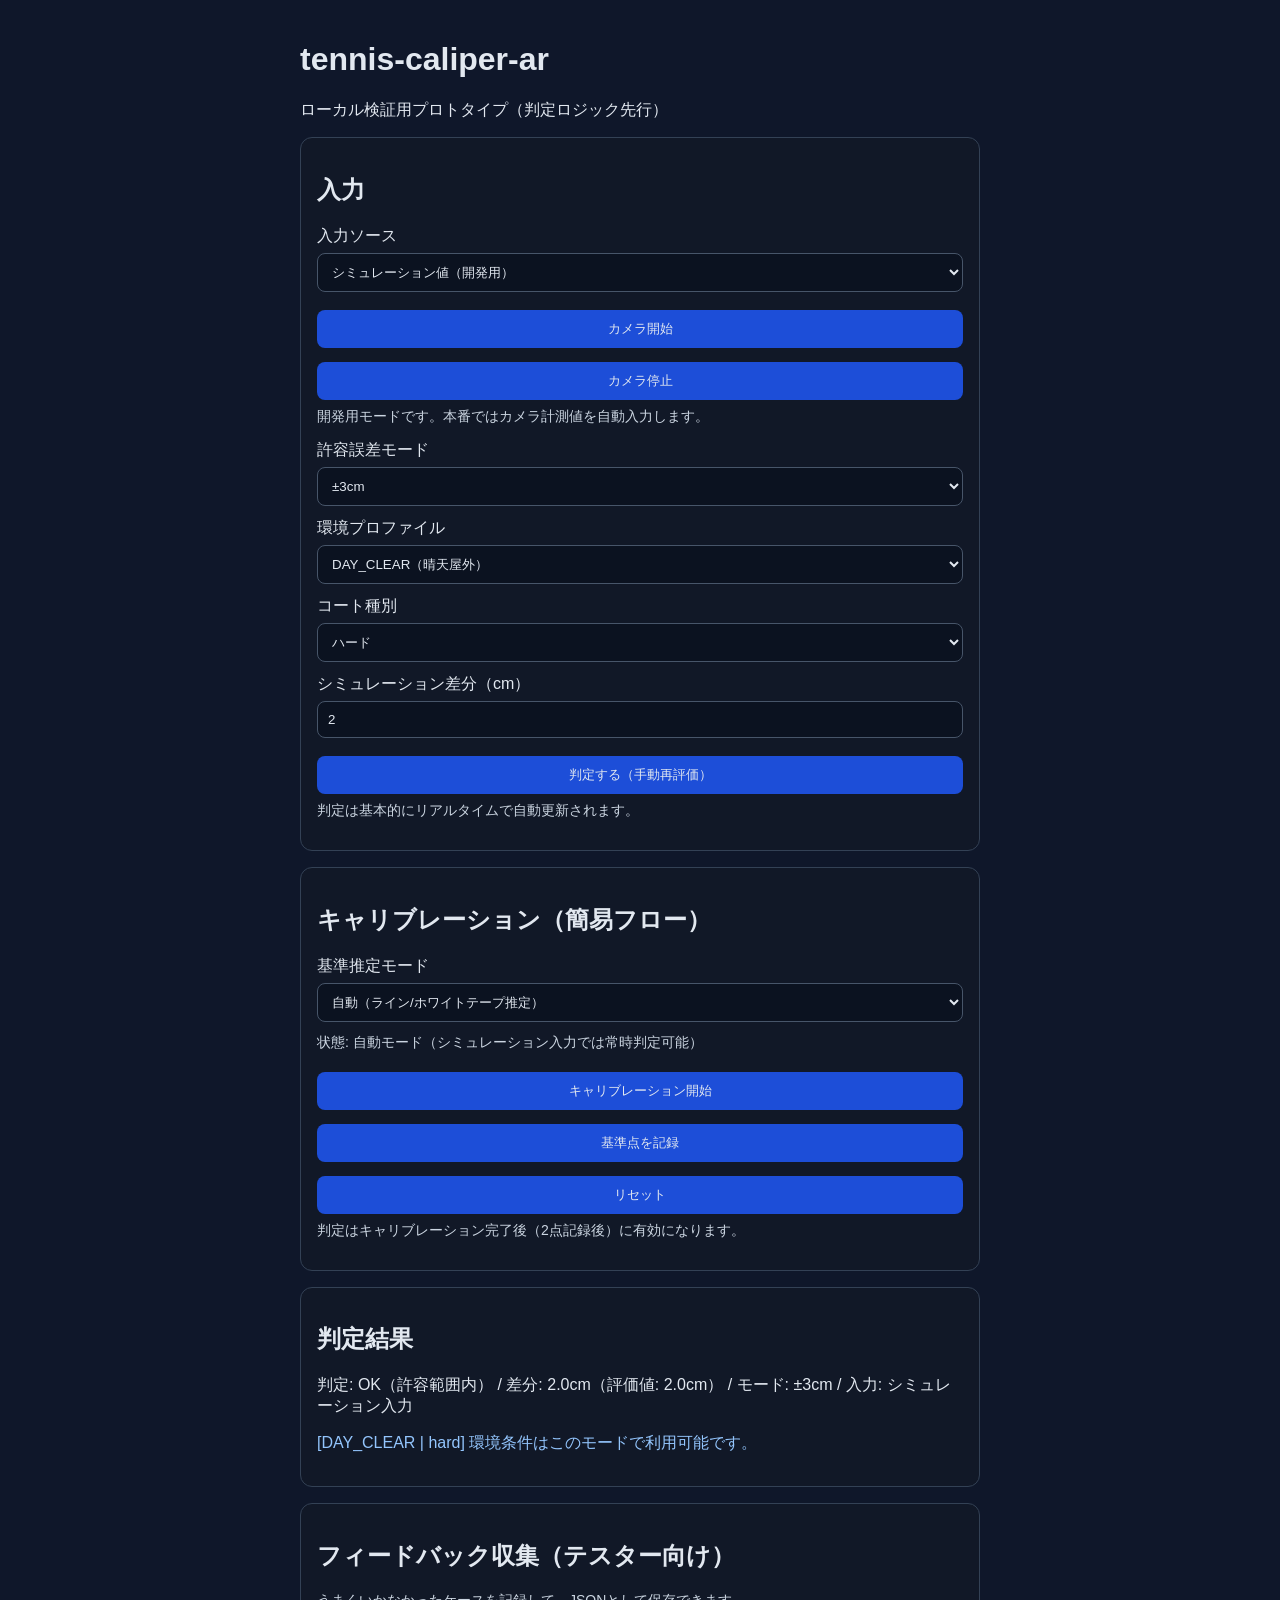
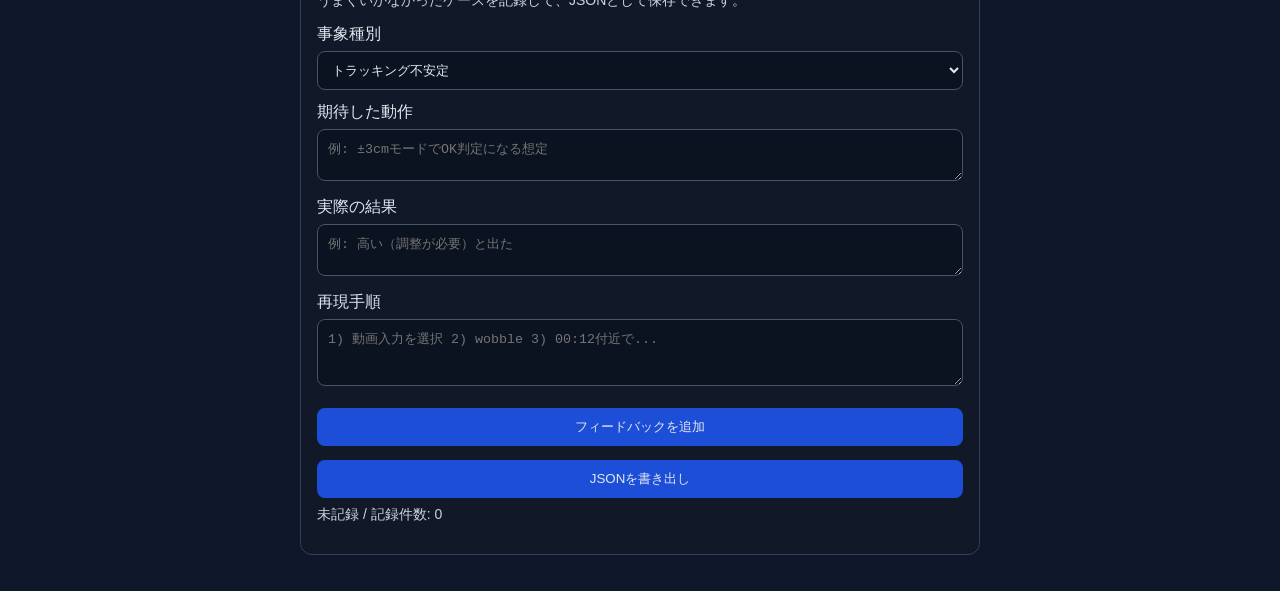
==== index.html @ 9694ce5b "Build local camera-overlay prototype and docs baseline. Add simulation/video/camera input modes, aut" ====
<!doctype html>
<html lang="ja">
<head>
  <meta charset="UTF-8" />
  <meta name="viewport" content="width=device-width, initial-scale=1.0" />
  <title>tennis-caliper-ar (local prototype)</title>
  <link rel="stylesheet" href="./app.css" />
</head>
<body>
  <main class="container">
    <h1>tennis-caliper-ar</h1>
    <p>ローカル検証用プロトタイプ（判定ロジック先行）</p>

    <section class="card">
      <h2>入力</h2>
      <label>
        入力ソース
        <select id="inputSource">
          <option value="simulation" selected>シミュレーション値（開発用）</option>
          <option value="video">保存動画（ダミーカメラ入力）</option>
          <option value="camera">実カメラ（iPhone実機テスト）</option>
        </select>
      </label>

      <div id="cameraControlsRow" class="actions hidden">
        <button id="startCameraBtn" type="button">カメラ開始</button>
        <button id="stopCameraBtn" type="button">カメラ停止</button>
      </div>

      <label id="videoFileRow" class="hidden">
        入力動画ファイル
        <input id="videoFile" type="file" accept="video/*" />
      </label>

      <label id="videoScenarioRow" class="hidden">
        動画入力シナリオ
        <select id="videoScenario">
          <option value="stable" selected>stable（安定）</option>
          <option value="wobble">wobble（上下揺れ）</option>
          <option value="drift">drift（徐々にズレる）</option>
          <option value="noisy">noisy（ノイズ多め）</option>
        </select>
      </label>

      <p id="sourceNotice" class="notice">
        開発用モードです。本番ではカメラ計測値を自動入力します。
      </p>

      <label>
        許容誤差モード
        <select id="toleranceMode">
          <option value="1">±1cm</option>
          <option value="3" selected>±3cm</option>
          <option value="5">±5cm</option>
        </select>
      </label>

      <label>
        環境プロファイル
        <select id="environmentProfile">
          <option value="DAY_CLEAR">DAY_CLEAR（晴天屋外）</option>
          <option value="DAY_CLOUDY">DAY_CLOUDY（曇天屋外）</option>
          <option value="NIGHT_COURT">NIGHT_COURT（ナイター）</option>
          <option value="INDOOR_LED">INDOOR_LED（屋内LED）</option>
        </select>
      </label>

      <label>
        コート種別
        <select id="courtType">
          <option value="hard">ハード</option>
          <option value="clay">クレイ</option>
          <option value="artificial">人工芝</option>
        </select>
      </label>

      <label>
        シミュレーション差分（cm）
        <input id="deltaCm" type="number" value="2" step="0.1" />
      </label>

      <button id="judgeBtn" type="button">判定する（手動再評価）</button>
      <p class="notice">判定は基本的にリアルタイムで自動更新されます。</p>
    </section>

    <section class="card">
      <h2>キャリブレーション（簡易フロー）</h2>
      <label>
        基準推定モード
        <select id="referenceMode">
          <option value="auto" selected>自動（ライン/ホワイトテープ推定）</option>
          <option value="manual">手動（2点タップ）</option>
        </select>
      </label>
      <p id="calibrationStatus" class="notice">状態: 未実施</p>
      <div class="actions">
        <button id="startCalibrationBtn" type="button">キャリブレーション開始</button>
        <button id="capturePointBtn" type="button" disabled>基準点を記録</button>
        <button id="resetCalibrationBtn" type="button">リセット</button>
      </div>
      <p class="notice">
        判定はキャリブレーション完了後（2点記録後）に有効になります。
      </p>
    </section>

    <section class="card hidden" id="videoPreviewCard">
      <h2>動画入力プレビュー</h2>
      <p class="notice">
        任意: 画面下部の地面にテニスボールを置くと、基準推定の安定化に役立つ場合があります。
      </p>
      <div id="calibrationSurface" class="surface">
        <video id="videoPreview" controls playsinline muted></video>
        <div id="autoReferenceLine" class="auto-reference-line hidden"></div>
        <div id="centerLine" class="center-line hidden"></div>
        <div id="toleranceBand" class="tolerance-band hidden"></div>
        <div id="guideLine" class="guide-line hidden"></div>
        <button id="surfaceTapLayer" class="surface-tap-layer" type="button" aria-label="キャリブレーション点を記録"></button>
      </div>
      <p id="videoStatus" class="notice">動画未選択</p>
    </section>

    <section class="card">
      <h2>判定結果</h2>
      <p id="resultText">未判定</p>
      <p id="guidanceText" class="guidance">ガイダンスはここに表示されます。</p>
    </section>

    <section class="card">
      <h2>フィードバック収集（テスター向け）</h2>
      <p class="notice">
        うまくいかなかったケースを記録して、JSONとして保存できます。
      </p>

      <label>
        事象種別
        <select id="feedbackCategory">
          <option value="tracking">トラッキング不安定</option>
          <option value="calibration">キャリブレーション失敗</option>
          <option value="judge">判定が期待と違う</option>
          <option value="ui">UIがわかりにくい</option>
          <option value="other">その他</option>
        </select>
      </label>

      <label>
        期待した動作
        <textarea id="feedbackExpected" rows="2" placeholder="例: ±3cmモードでOK判定になる想定"></textarea>
      </label>

      <label>
        実際の結果
        <textarea id="feedbackActual" rows="2" placeholder="例: 高い（調整が必要）と出た"></textarea>
      </label>

      <label>
        再現手順
        <textarea id="feedbackSteps" rows="3" placeholder="1) 動画入力を選択 2) wobble 3) 00:12付近で..."></textarea>
      </label>

      <div class="actions">
        <button id="addFeedbackBtn" type="button">フィードバックを追加</button>
        <button id="exportFeedbackBtn" type="button">JSONを書き出し</button>
      </div>

      <p id="feedbackStatus" class="notice">記録件数: 0</p>
    </section>
  </main>

  <script type="module" src="./app.js"></script>
</body>
</html>
---- app.css ----
* {
  box-sizing: border-box;
}

body {
  margin: 0;
  font-family: -apple-system, BlinkMacSystemFont, "Segoe UI", Roboto, sans-serif;
  background: #0f172a;
  color: #e2e8f0;
}

.container {
  max-width: 720px;
  margin: 0 auto;
  padding: 20px;
}

.card {
  background: #111827;
  border: 1px solid #334155;
  border-radius: 12px;
  padding: 16px;
  margin-bottom: 16px;
}

label {
  display: block;
  margin-bottom: 12px;
}

select,
input,
button,
textarea {
  width: 100%;
  margin-top: 6px;
  padding: 10px;
  border-radius: 8px;
  border: 1px solid #475569;
  background: #0b1220;
  color: #e2e8f0;
}

button {
  cursor: pointer;
  background: #1d4ed8;
  border: none;
}

.guidance {
  color: #93c5fd;
}

.notice {
  margin-top: 8px;
  color: #cbd5e1;
  font-size: 14px;
}

.hidden {
  display: none;
}

#videoPreview {
  width: 100%;
  border-radius: 8px;
  border: 1px solid #334155;
  background: #020617;
}

.actions {
  display: grid;
  gap: 8px;
}

.surface {
  position: relative;
}

.surface-tap-layer {
  position: absolute;
  inset: 0;
  background: transparent;
  border: none;
  cursor: crosshair;
}

.surface-tap-layer:disabled {
  cursor: not-allowed;
}

.calibration-point {
  position: absolute;
  width: 14px;
  height: 14px;
  border-radius: 50%;
  border: 2px solid #e2e8f0;
  background: #ef4444;
  transform: translate(-50%, -50%);
  pointer-events: none;
}

.auto-reference-line {
  position: absolute;
  height: 3px;
  background: #22c55e;
  box-shadow: 0 0 8px rgba(34, 197, 94, 0.8);
  pointer-events: none;
}

.guide-line {
  position: absolute;
  left: 8%;
  width: 84%;
  height: 3px;
  pointer-events: none;
  box-shadow: 0 0 8px rgba(148, 163, 184, 0.8);
}

.guide-line.ok {
  background: #22c55e;
}

.guide-line.high {
  background: #ef4444;
}

.guide-line.low {
  background: #f59e0b;
}

.guide-line.pending {
  background: #94a3b8;
}

.center-line {
  position: absolute;
  left: 8%;
  width: 84%;
  top: 50%;
  height: 1px;
  background: rgba(226, 232, 240, 0.85);
  pointer-events: none;
}

.tolerance-band {
  position: absolute;
  left: 8%;
  width: 84%;
  background: rgba(34, 197, 94, 0.18);
  border-top: 1px dashed rgba(34, 197, 94, 0.8);
  border-bottom: 1px dashed rgba(34, 197, 94, 0.8);
  pointer-events: none;
}
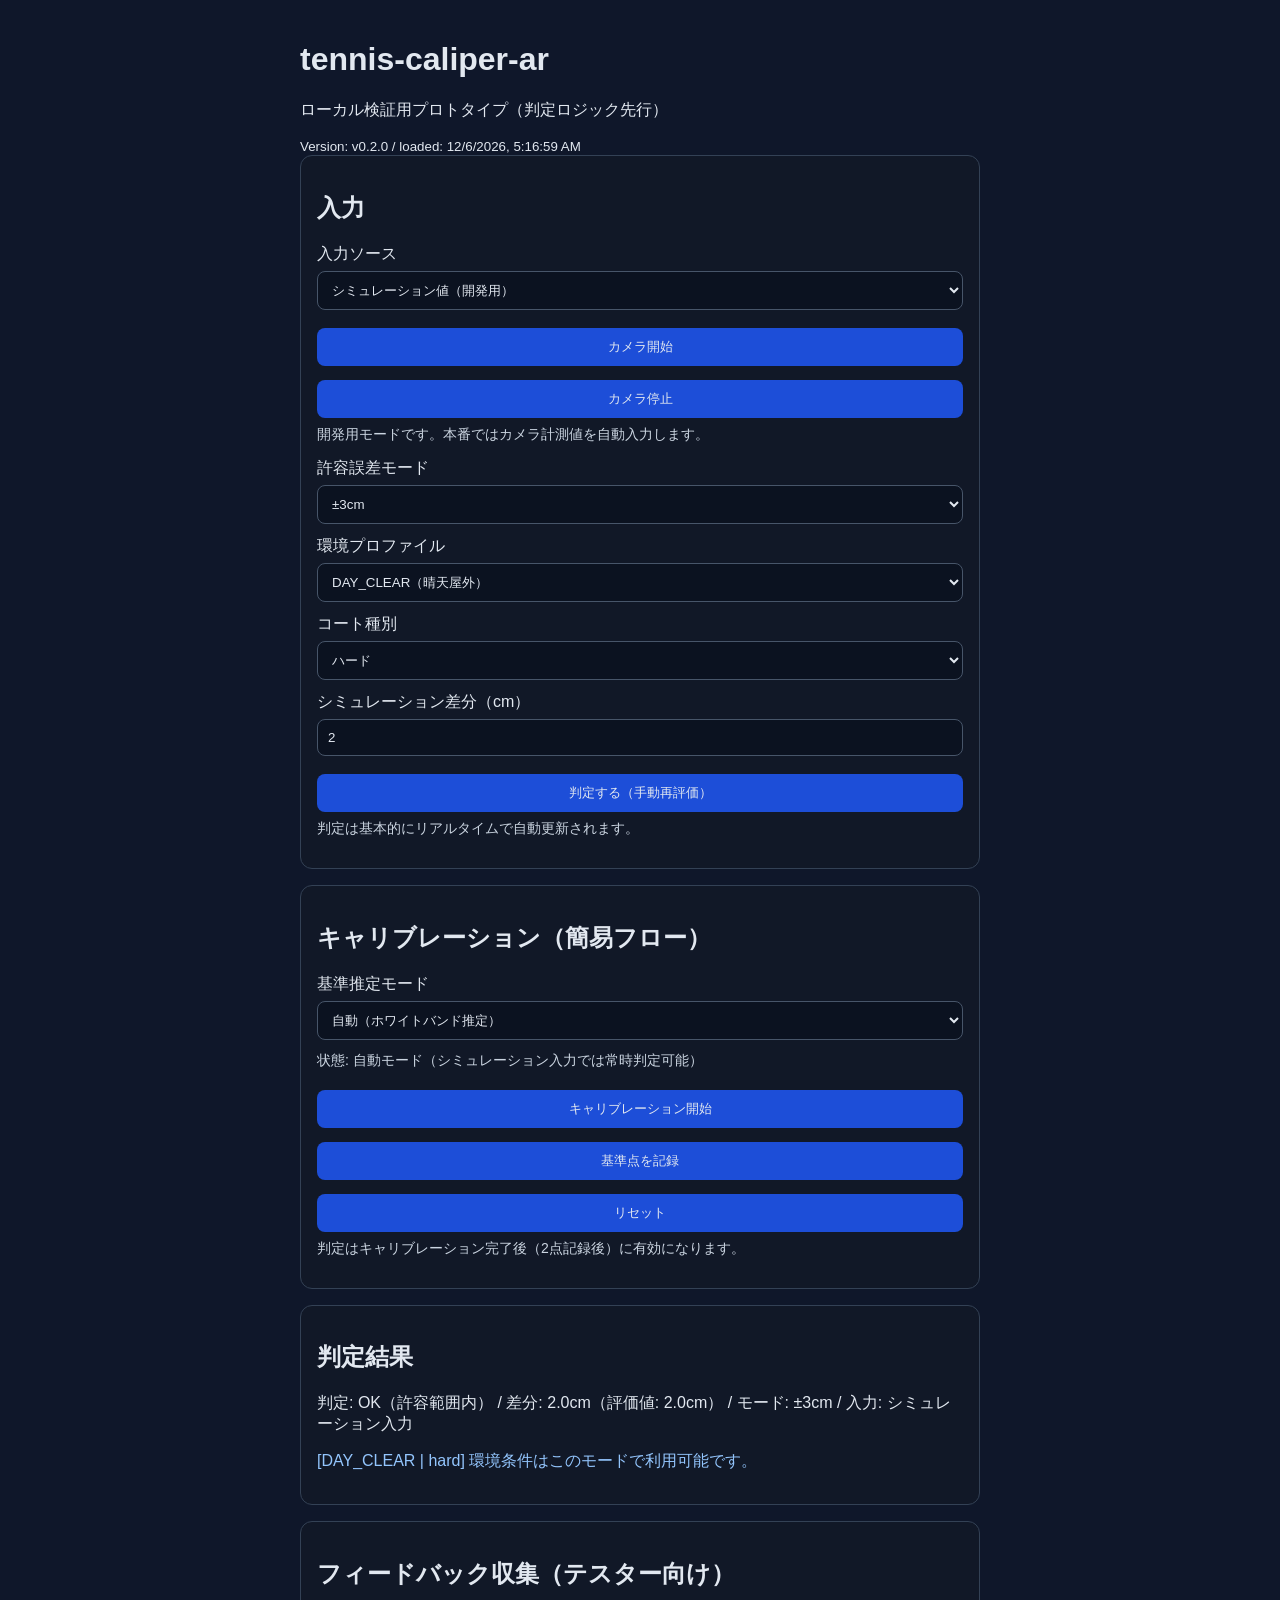
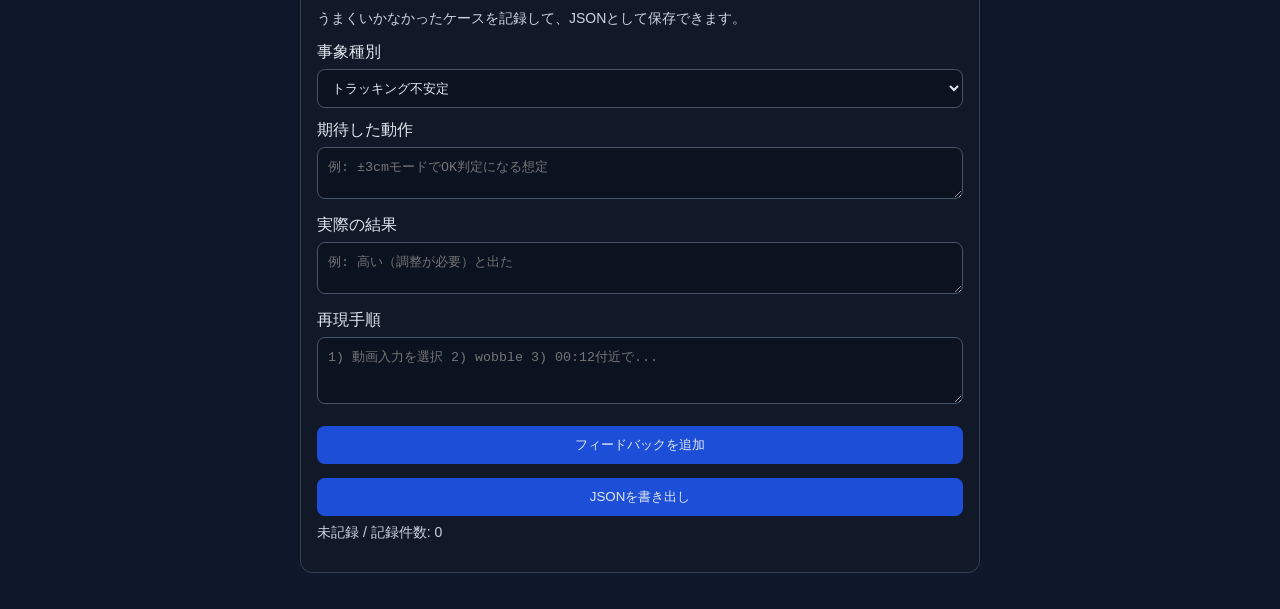
==== commit fbc7cc1d: "Improve camera overlay UX and detection robustness. Add realtime guide overlays with tolerance band," ====
--- a/index.html
+++ b/index.html
@@ -3,6 +3,9 @@
 <head>
   <meta charset="UTF-8" />
   <meta name="viewport" content="width=device-width, initial-scale=1.0" />
+  <meta http-equiv="Cache-Control" content="no-cache, no-store, must-revalidate" />
+  <meta http-equiv="Pragma" content="no-cache" />
+  <meta http-equiv="Expires" content="0" />
   <title>tennis-caliper-ar (local prototype)</title>
   <link rel="stylesheet" href="./app.css" />
 </head>
@@ -10,6 +13,7 @@
   <main class="container">
     <h1>tennis-caliper-ar</h1>
     <p>ローカル検証用プロトタイプ（判定ロジック先行）</p>
+    <small id="version"></small>
 
     <section class="card">
       <h2>入力</h2>
@@ -88,7 +92,7 @@
       <label>
         基準推定モード
         <select id="referenceMode">
-          <option value="auto" selected>自動（ライン/ホワイトテープ推定）</option>
+          <option value="auto" selected>自動（ホワイトバンド推定）</option>
           <option value="manual">手動（2点タップ）</option>
         </select>
       </label>
@@ -114,6 +118,7 @@
         <div id="centerLine" class="center-line hidden"></div>
         <div id="toleranceBand" class="tolerance-band hidden"></div>
         <div id="guideLine" class="guide-line hidden"></div>
+        <div id="guideStem" class="guide-stem hidden"></div>
         <button id="surfaceTapLayer" class="surface-tap-layer" type="button" aria-label="キャリブレーション点を記録"></button>
       </div>
       <p id="videoStatus" class="notice">動画未選択</p>
--- a/app.css
+++ b/app.css
@@ -133,6 +133,30 @@
   background: #94a3b8;
 }
 
+.guide-stem {
+  position: absolute;
+  width: 3px;
+  height: 10%;
+  pointer-events: none;
+  box-shadow: 0 0 8px rgba(148, 163, 184, 0.8);
+}
+
+.guide-stem.ok {
+  background: #22c55e;
+}
+
+.guide-stem.high {
+  background: #ef4444;
+}
+
+.guide-stem.low {
+  background: #f59e0b;
+}
+
+.guide-stem.pending {
+  background: #94a3b8;
+}
+
 .center-line {
   position: absolute;
   left: 8%;
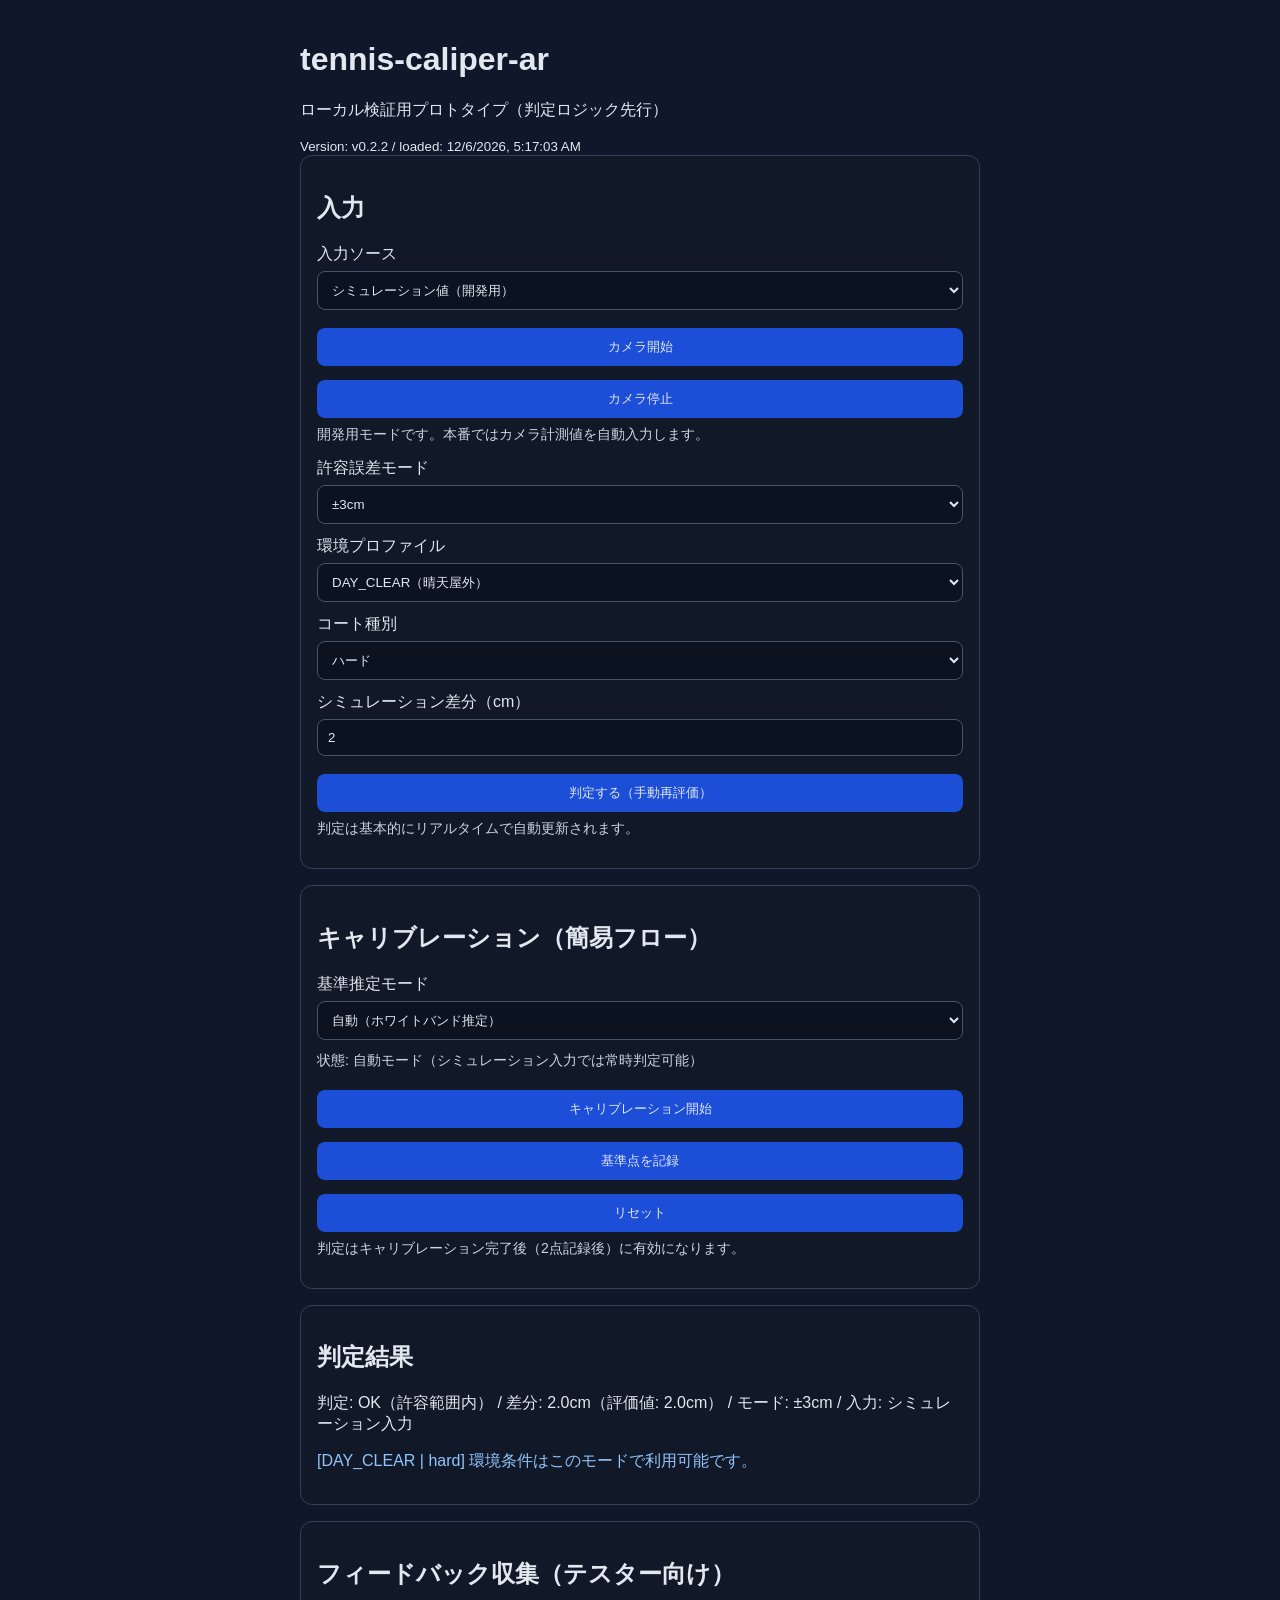
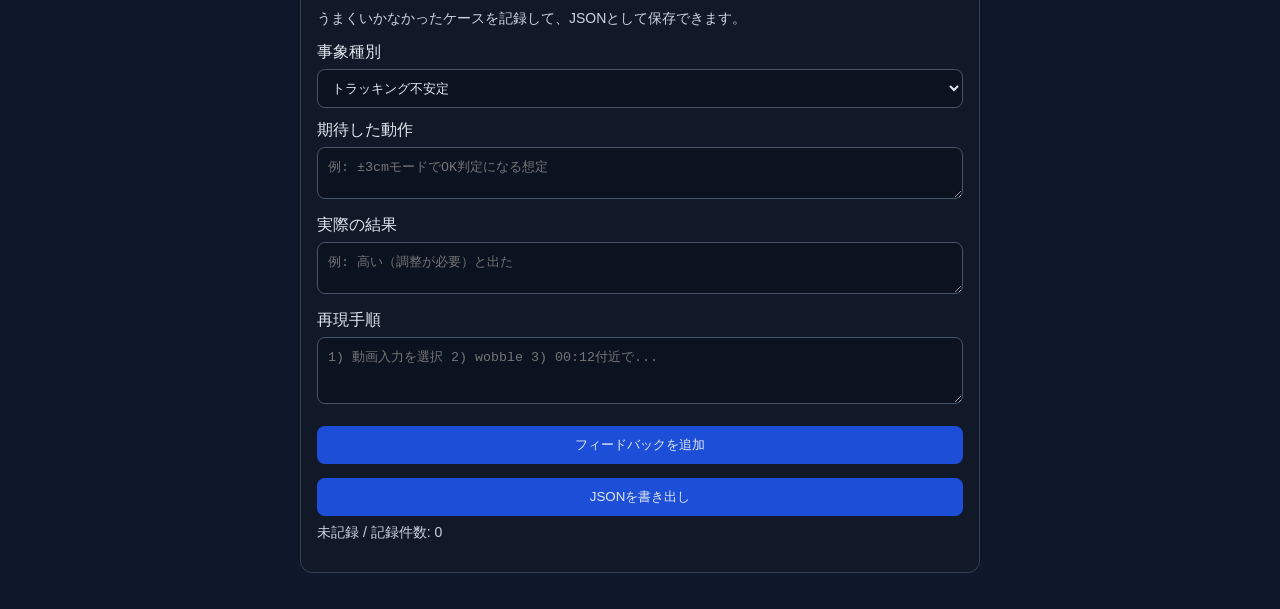
==== commit 754ddd66: "Harden iPhone camera video rendering and bump to v0.2.2. Apply iOS-friendly inline autoplay settings" ====
--- a/index.html
+++ b/index.html
@@ -113,7 +113,7 @@
         任意: 画面下部の地面にテニスボールを置くと、基準推定の安定化に役立つ場合があります。
       </p>
       <div id="calibrationSurface" class="surface">
-        <video id="videoPreview" controls playsinline muted></video>
+        <video id="videoPreview" controls playsinline webkit-playsinline autoplay muted></video>
         <div id="autoReferenceLine" class="auto-reference-line hidden"></div>
         <div id="centerLine" class="center-line hidden"></div>
         <div id="toleranceBand" class="tolerance-band hidden"></div>
--- a/app.css
+++ b/app.css
@@ -62,6 +62,9 @@
 }
 
 #videoPreview {
+  display: block;
+  position: relative;
+  z-index: 1;
   width: 100%;
   border-radius: 8px;
   border: 1px solid #334155;
@@ -80,12 +83,19 @@
 .surface-tap-layer {
   position: absolute;
   inset: 0;
-  background: transparent;
+  z-index: 5;
+  background: transparent !important;
   border: none;
   cursor: crosshair;
+  display: none;
 }
 
-.surface-tap-layer:disabled {
+.surface-tap-layer.active {
+  display: block;
+}
+
+.surface-tap-layer:disabled,
+.surface-tap-layer:not(.active) {
   cursor: not-allowed;
 }
 
@@ -102,6 +112,7 @@
 
 .auto-reference-line {
   position: absolute;
+  z-index: 3;
   height: 3px;
   background: #22c55e;
   box-shadow: 0 0 8px rgba(34, 197, 94, 0.8);
@@ -110,6 +121,7 @@
 
 .guide-line {
   position: absolute;
+  z-index: 4;
   left: 8%;
   width: 84%;
   height: 3px;
@@ -135,6 +147,7 @@
 
 .guide-stem {
   position: absolute;
+  z-index: 4;
   width: 3px;
   height: 10%;
   pointer-events: none;
@@ -159,6 +172,7 @@
 
 .center-line {
   position: absolute;
+  z-index: 2;
   left: 8%;
   width: 84%;
   top: 50%;
@@ -169,6 +183,7 @@
 
 .tolerance-band {
   position: absolute;
+  z-index: 2;
   left: 8%;
   width: 84%;
   background: rgba(34, 197, 94, 0.18);
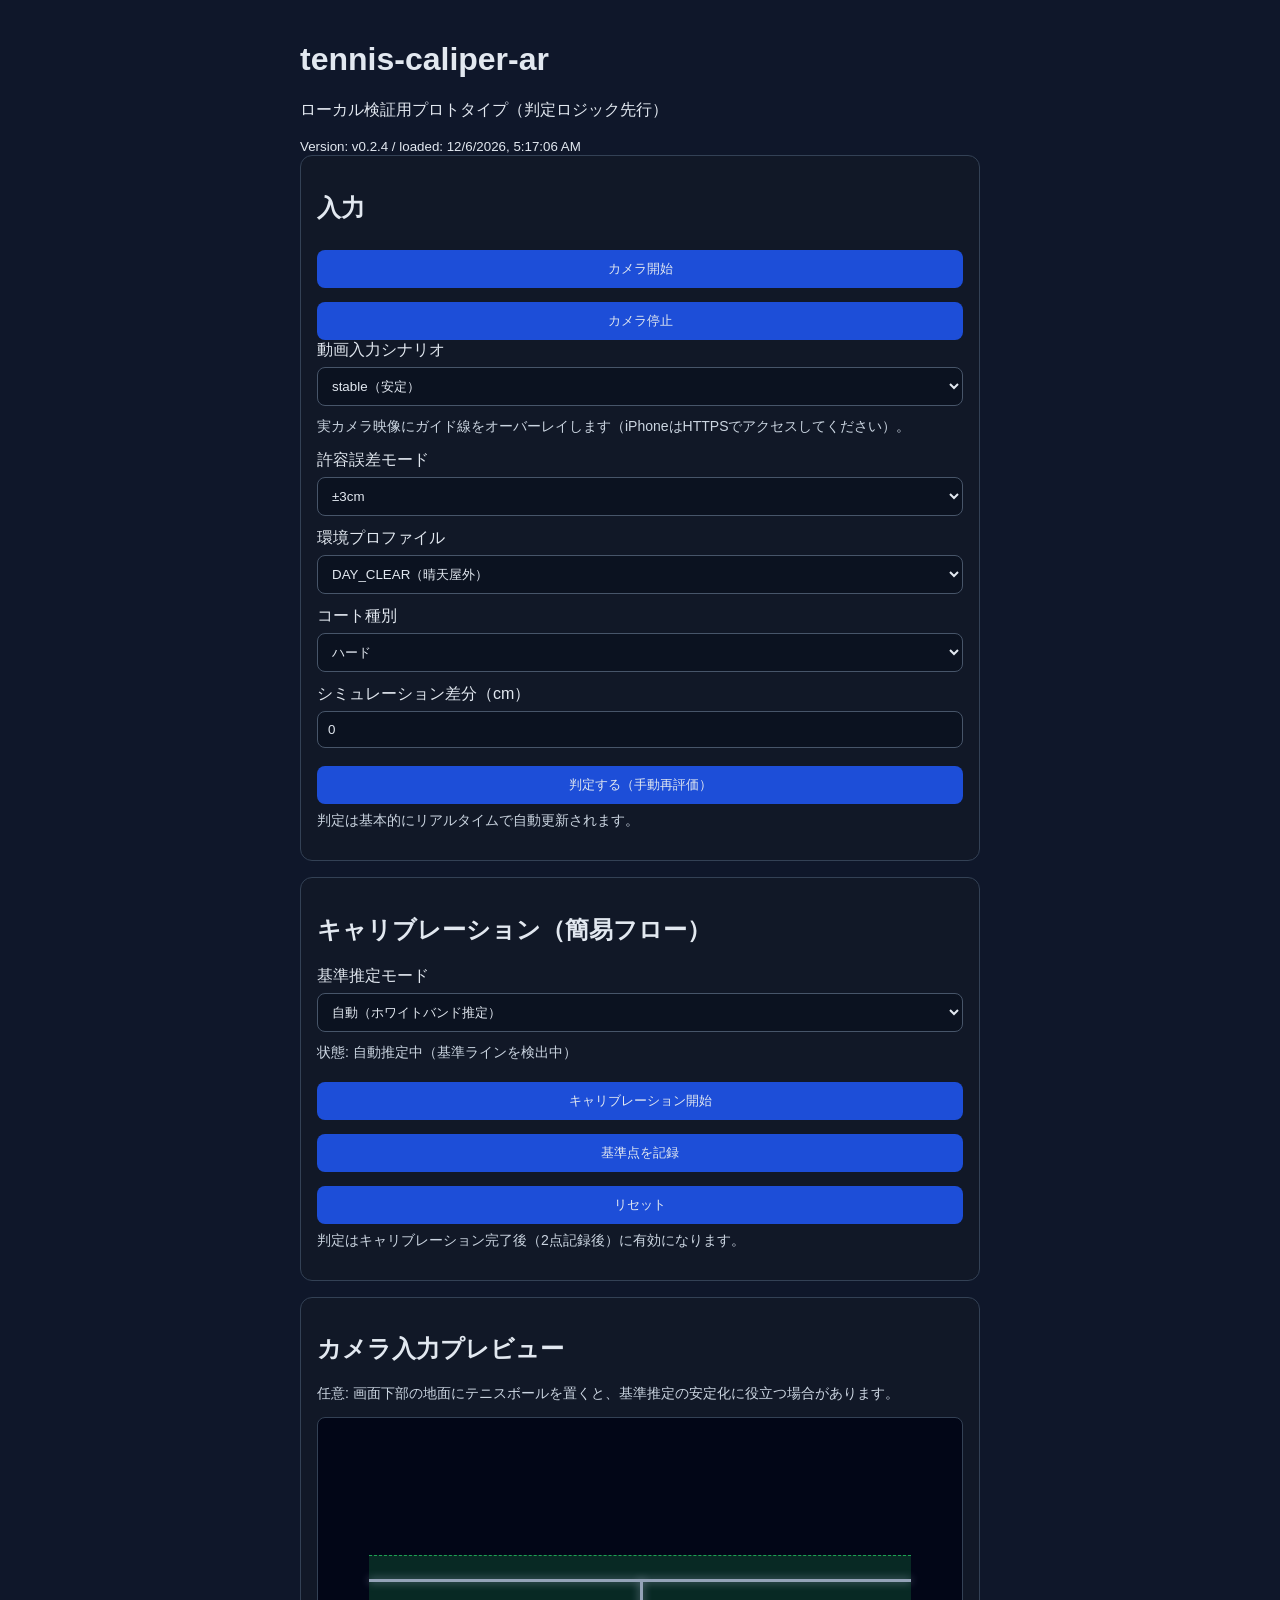
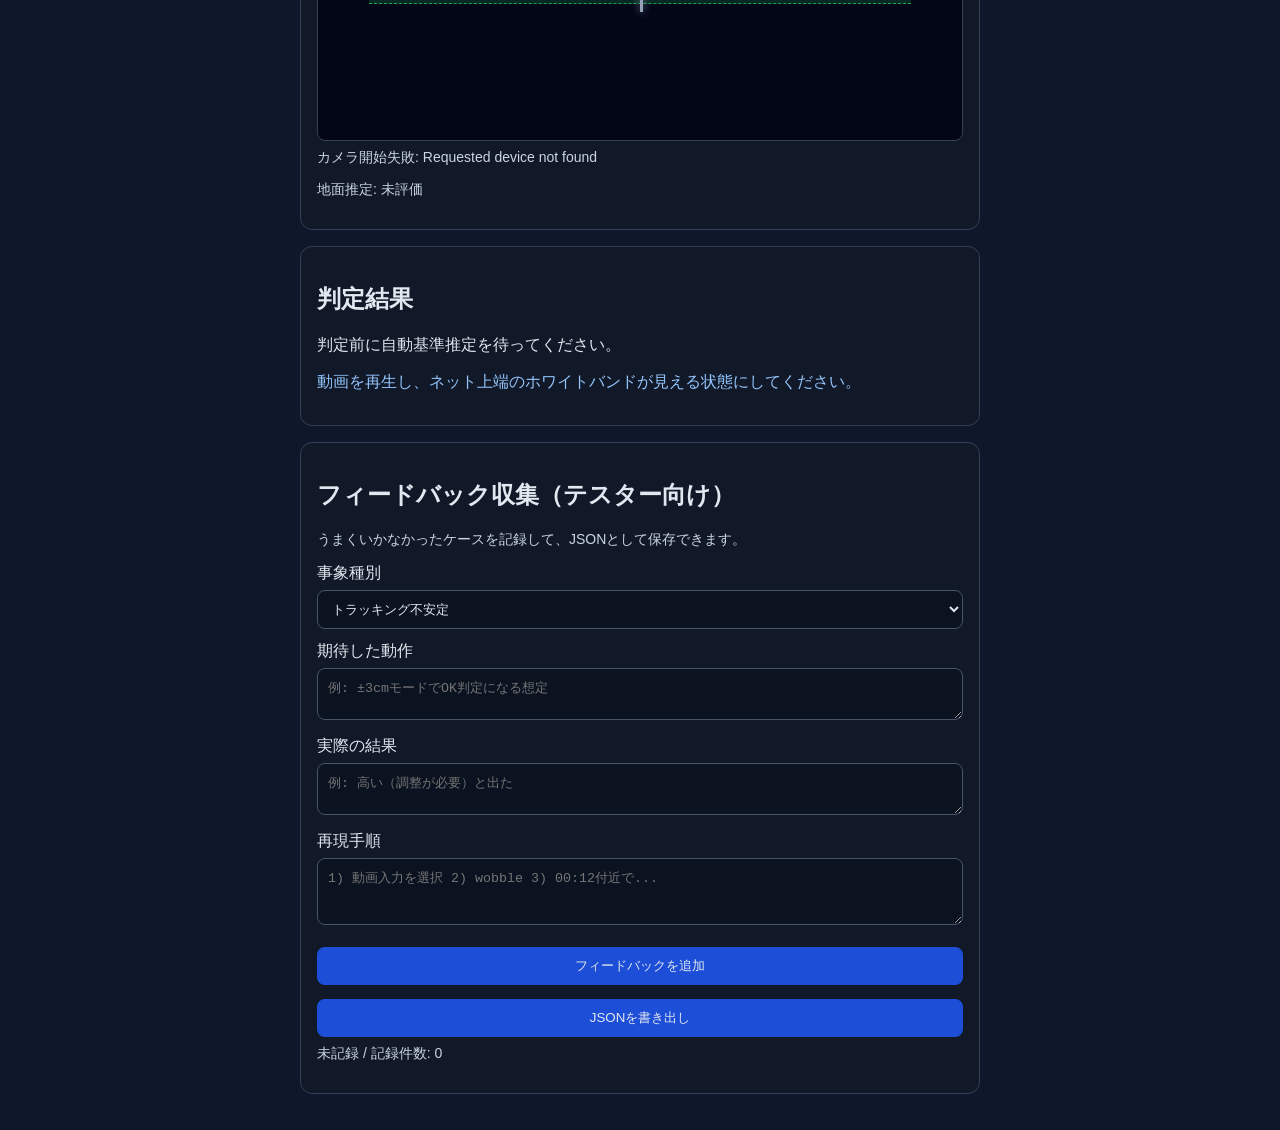
==== commit 73b60c39: "Switch to camera-only flow and add GPU/CV detection pipeline. Remove input-source selection from the" ====
--- a/index.html
+++ b/index.html
@@ -17,14 +17,7 @@
 
     <section class="card">
       <h2>入力</h2>
-      <label>
-        入力ソース
-        <select id="inputSource">
-          <option value="simulation" selected>シミュレーション値（開発用）</option>
-          <option value="video">保存動画（ダミーカメラ入力）</option>
-          <option value="camera">実カメラ（iPhone実機テスト）</option>
-        </select>
-      </label>
+      <input id="inputSource" type="hidden" value="camera" />
 
       <div id="cameraControlsRow" class="actions hidden">
         <button id="startCameraBtn" type="button">カメラ開始</button>
@@ -108,7 +101,7 @@
     </section>
 
     <section class="card hidden" id="videoPreviewCard">
-      <h2>動画入力プレビュー</h2>
+      <h2>カメラ入力プレビュー</h2>
       <p class="notice">
         任意: 画面下部の地面にテニスボールを置くと、基準推定の安定化に役立つ場合があります。
       </p>
@@ -122,6 +115,7 @@
         <button id="surfaceTapLayer" class="surface-tap-layer" type="button" aria-label="キャリブレーション点を記録"></button>
       </div>
       <p id="videoStatus" class="notice">動画未選択</p>
+      <p id="groundDebug" class="notice hidden">地面推定: 未評価</p>
     </section>
 
     <section class="card">
@@ -171,6 +165,7 @@
     </section>
   </main>
 
+  <script async src="https://docs.opencv.org/4.x/opencv.js"></script>
   <script type="module" src="./app.js"></script>
 </body>
 </html>
